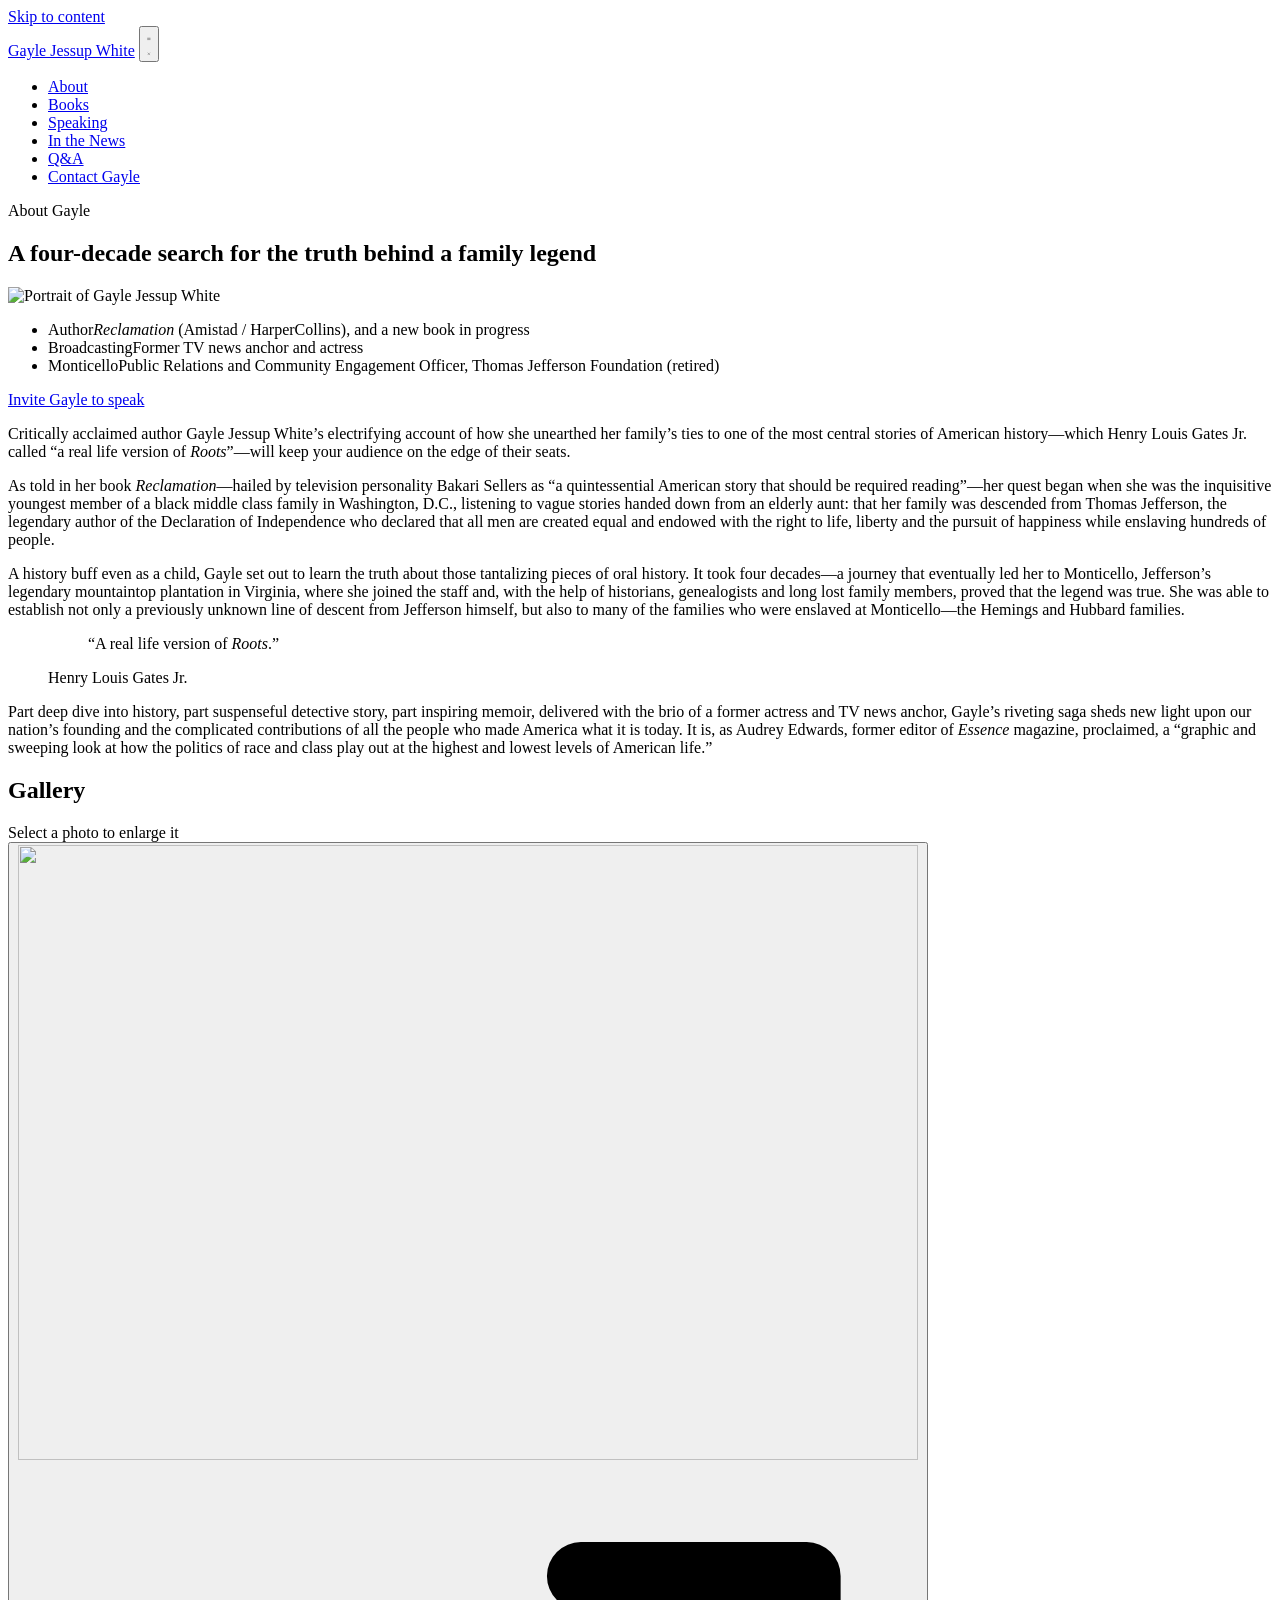
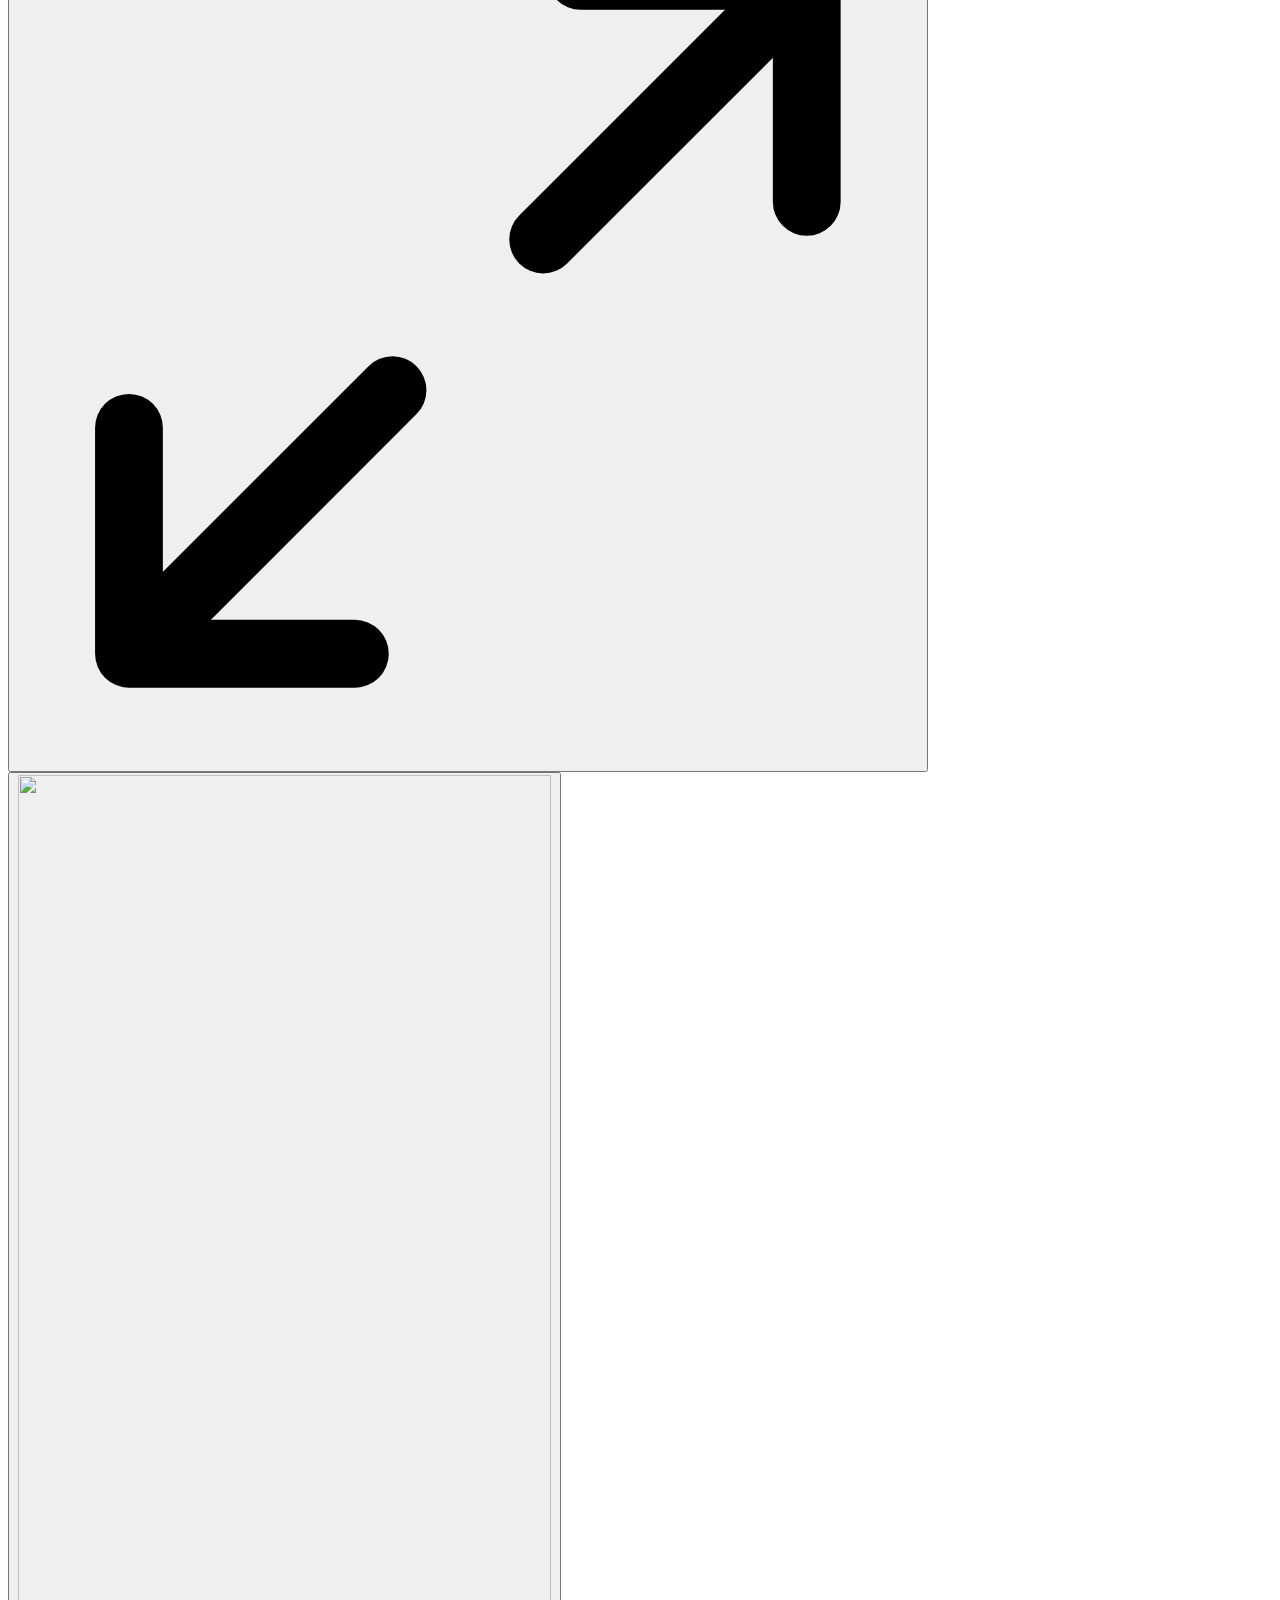
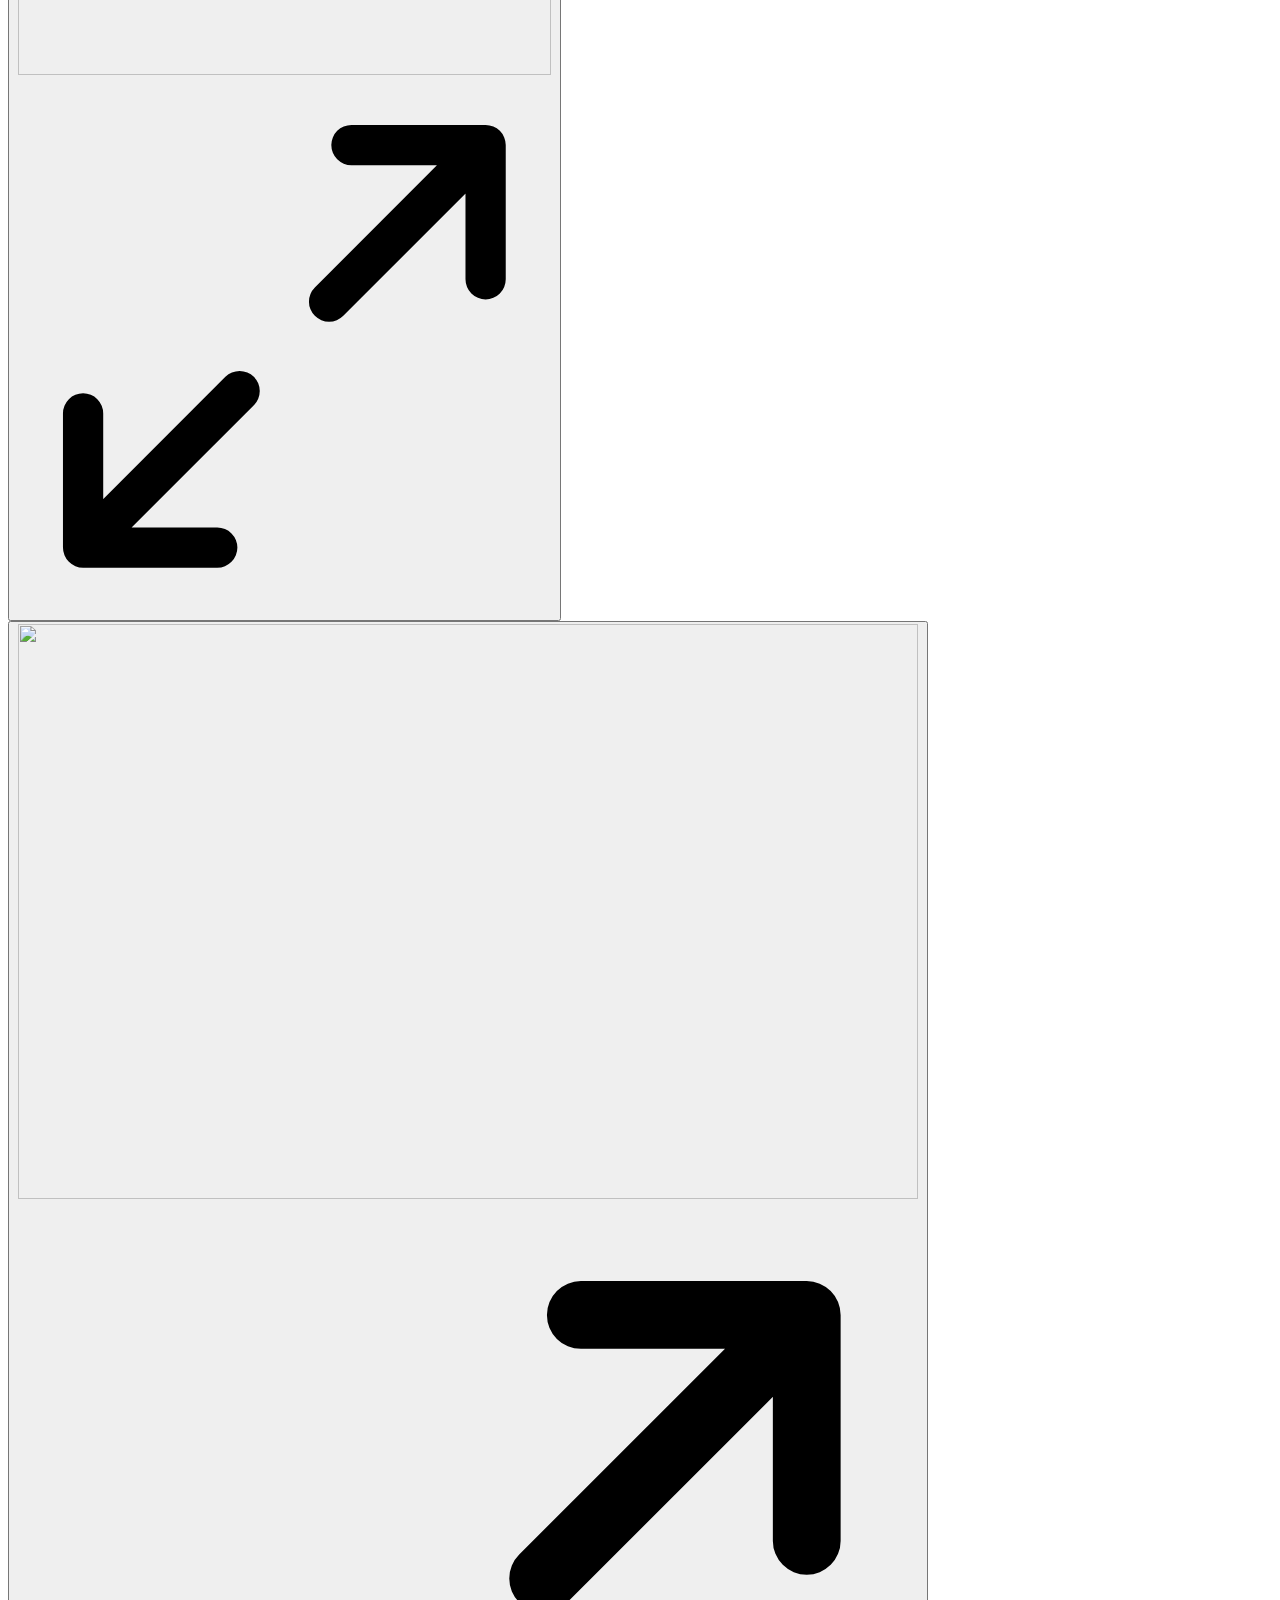
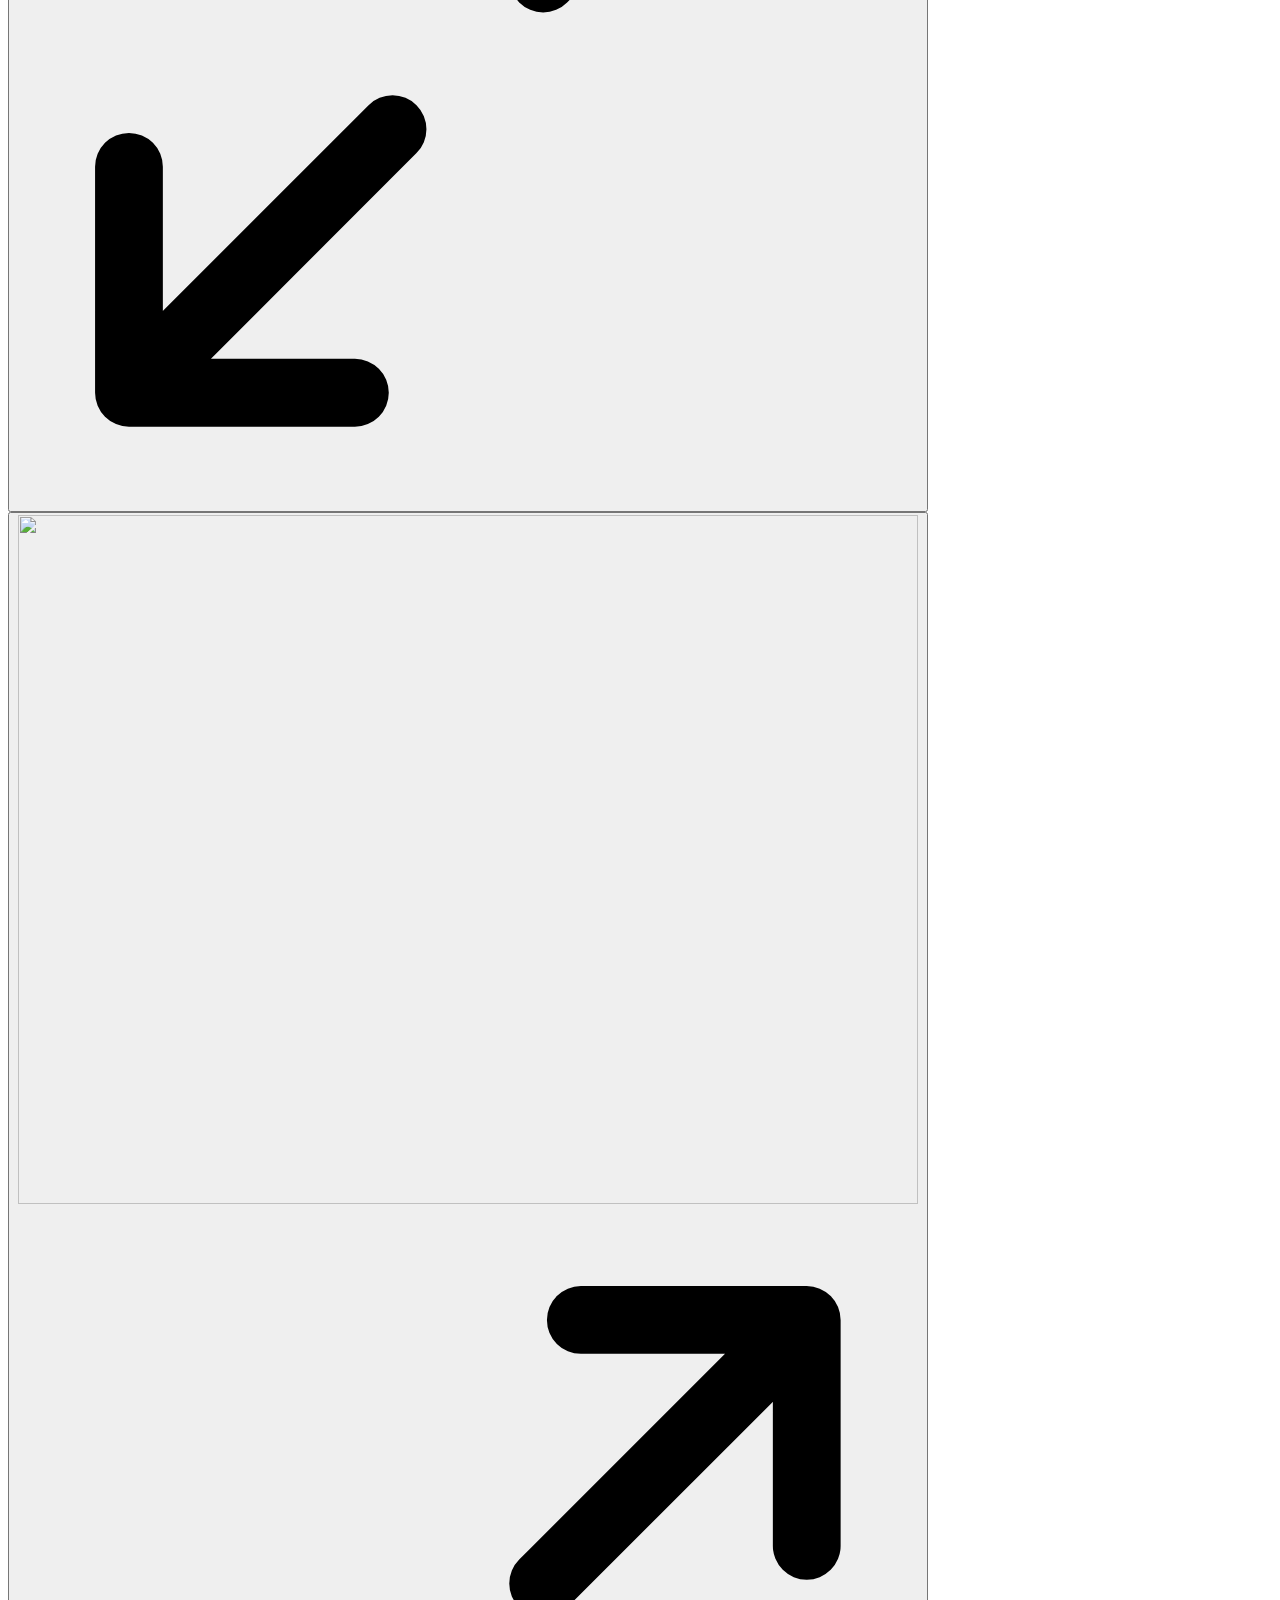
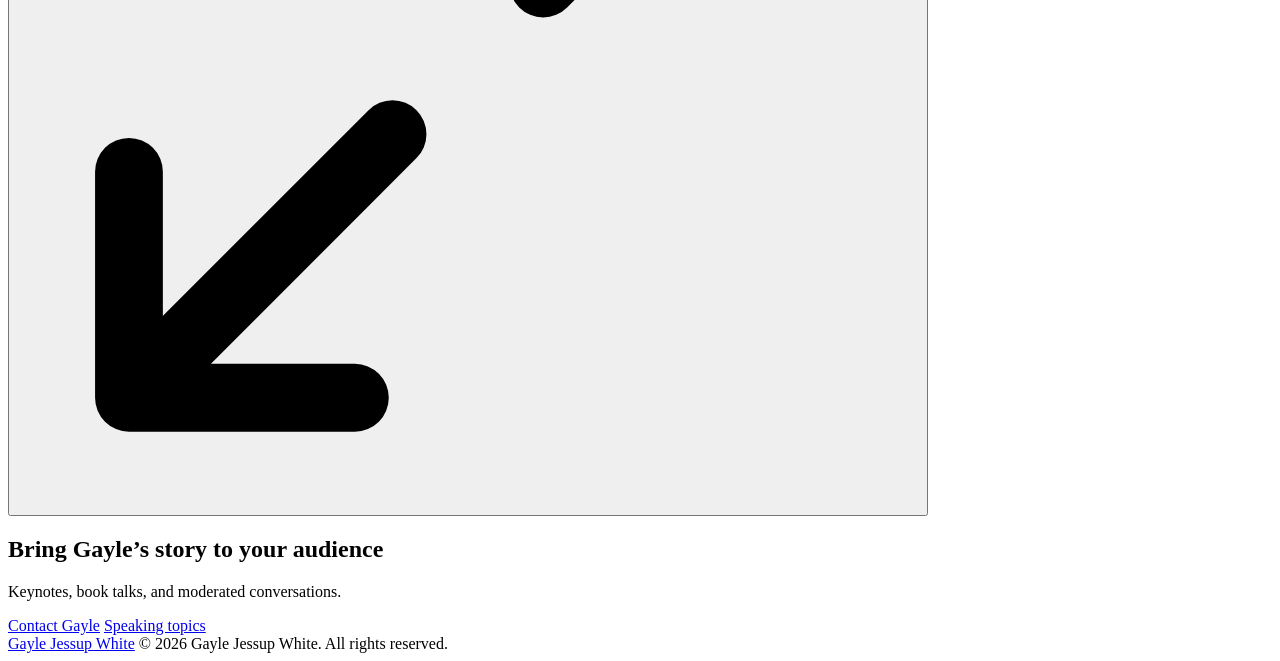
==== about.html @ fa802b72 "Add CNN New Day photo to gallery" ====
<!doctype html>
<html lang="en" data-theme="navy">
<head>
  <meta charset="utf-8">
  <meta name="viewport" content="width=device-width, initial-scale=1">
  <title>About Gayle Jessup White | Biography</title>
  <meta name="description" content="Biography of Gayle Jessup White, author of Reclamation, former TV news anchor, and retired Public Relations and Community Engagement Officer at Monticello.">
  <link rel="canonical" href="https://gjwhite.com/about.html">

  <meta property="og:type" content="profile">
  <meta property="og:site_name" content="Gayle Jessup White">
  <meta property="og:title" content="About Gayle Jessup White">
  <meta property="og:description" content="A four-decade search for the truth behind a family legend.">
  <meta property="og:url" content="https://gjwhite.com/about.html">
  <meta property="og:image" content="https://gjwhite.com/images/og-image.jpg">
  <meta name="twitter:card" content="summary_large_image">

  <link rel="icon" href="favicon.svg" type="image/svg+xml">
  <meta name="theme-color" content="#1B2A40">

  <link rel="preconnect" href="https://fonts.googleapis.com">
  <link rel="preconnect" href="https://fonts.gstatic.com" crossorigin>
  <link href="https://fonts.googleapis.com/css2?family=Cormorant+Garamond:ital,wght@0,500;0,600;1,500&family=Libre+Franklin:wght@500;600;700&family=Source+Serif+4:ital,opsz,wght@0,8..60,400;0,8..60,600;1,8..60,400&display=swap" rel="stylesheet">
  <link rel="stylesheet" href="css/styles.css">
</head>
<body>
<a class="skip-link" href="#main">Skip to content</a>

<header class="site-header">
  <div class="container">
    <a class="brand" href="index.html">Gayle Jessup White</a>
    <button class="nav-toggle" type="button" aria-expanded="false" aria-controls="site-nav" aria-label="Open menu">
      <svg class="icon-open" viewBox="0 0 24 24" fill="none" stroke="currentColor" stroke-width="1.8" stroke-linecap="round" aria-hidden="true"><path d="M4 7h16M4 12h16M4 17h16"/></svg>
      <svg class="icon-close" viewBox="0 0 24 24" fill="none" stroke="currentColor" stroke-width="1.8" stroke-linecap="round" aria-hidden="true"><path d="M6 6l12 12M18 6L6 18"/></svg>
    </button>
    <nav class="site-nav" id="site-nav" aria-label="Main">
      <ul>
        <li><a href="about.html" aria-current="page">About</a></li>
        <li><a href="index.html#books">Books</a></li>
        <li><a href="index.html#speaking">Speaking</a></li>
        <li><a href="index.html#news">In the News</a></li>
        <li><a href="index.html#questions">Q&amp;A</a></li>
        <li><a class="nav-cta" href="index.html#contact">Contact Gayle</a></li>
      </ul>
    </nav>
  </div>
</header>

<main id="main">

  <section class="page-title">
    <div class="container">
      <p class="eyebrow">About Gayle</p>
      <h1>A four-decade search for the truth behind a family legend</h1>
    </div>
  </section>

  <section class="section">
    <div class="container bio">
      <aside class="bio__aside">
        <img src="images/gayle-headshot.jpg" width="900" height="1350" alt="Portrait of Gayle Jessup White">
        <ul class="facts">
          <li><span class="eyebrow">Author</span><span><em>Reclamation</em> (Amistad / HarperCollins), and a new book in progress</span></li>
          <li><span class="eyebrow">Broadcasting</span><span>Former TV news anchor and actress</span></li>
          <li><span class="eyebrow">Monticello</span><span>Public Relations and Community Engagement Officer, Thomas Jefferson Foundation (retired)</span></li>
        </ul>
        <a class="btn btn--primary" href="index.html#contact">Invite Gayle to speak</a>
      </aside>

      <article class="bio__text">
        <p class="bio__lede">Critically acclaimed author Gayle Jessup White’s electrifying account of how she unearthed her family’s ties to one of the most central stories of American history—which Henry Louis Gates Jr. called “a real life version of <em>Roots</em>”—will keep your audience on the edge of their seats.</p>
        <p>As told in her book <em>Reclamation</em>—hailed by television personality Bakari Sellers as “a quintessential American story that should be required reading”—her quest began when she was the inquisitive youngest member of a black middle class family in Washington, D.C., listening to vague stories handed down from an elderly aunt: that her family was descended from Thomas Jefferson, the legendary author of the Declaration of Independence who declared that all men are created equal and endowed with the right to life, liberty and the pursuit of happiness while enslaving hundreds of people.</p>
        <p>A history buff even as a child, Gayle set out to learn the truth about those tantalizing pieces of oral history. It took four decades—a journey that eventually led her to Monticello, Jefferson’s legendary mountaintop plantation in Virginia, where she joined the staff and, with the help of historians, genealogists and long lost family members, proved that the legend was true. She was able to establish not only a previously unknown line of descent from Jefferson himself, but also to many of the families who were enslaved at Monticello—the Hemings and Hubbard families.</p>
        <figure class="pullquote">
          <blockquote>“A real life version of <em>Roots</em>.”</blockquote>
          <figcaption class="cite">Henry Louis Gates Jr.</figcaption>
        </figure>
        <p>Part deep dive into history, part suspenseful detective story, part inspiring memoir, delivered with the brio of a former actress and TV news anchor, Gayle’s riveting saga sheds new light upon our nation’s founding and the complicated contributions of all the people who made America what it is today. It is, as Audrey Edwards, former editor of <em>Essence</em> magazine, proclaimed, a “graphic and sweeping look at how the politics of race and class play out at the highest and lowest levels of American life.”</p>
      </article>
    </div>
  </section>

  <!-- GALLERY
       To add a photo: put a small version (about 900px) and a large version (about 1800px)
       in images/gallery/, copy one <button> block below, and update its details.
       --ar is the photo's width divided by its height. -->
  <section class="section section--band" id="gallery">
    <div class="container">
      <div class="section-head">
        <h2 class="section-title">Gallery</h2>
        <span class="rule" aria-hidden="true"></span>
        <span class="hint">Select a photo to enlarge it</span>
      </div>
      <div class="gallery" data-gallery>
        <button class="gallery__item" type="button" style="--ar: 1.4645"
                data-full="images/gallery/photo-1-large.jpg"
                data-title="In conversation on stage"
                data-caption="[Event name, venue, and date]"
                data-credit="Photo © Jane Feldman"
                data-alt="Three panelists in conversation on stage"
                aria-label="Enlarge photo: In conversation on stage">
          <img src="images/gallery/photo-1.jpg" width="900" height="615" alt="" loading="lazy">
          <span class="gallery__icon" aria-hidden="true"><svg viewBox="0 0 24 24" fill="none" stroke="currentColor" stroke-width="1.8" stroke-linecap="round" stroke-linejoin="round"><path d="M15 3h6v6M9 21H3v-6M21 3l-7 7M3 21l7-7"/></svg></span>
        </button>
        <button class="gallery__item" type="button" style="--ar: 0.5926"
                data-full="images/gallery/photo-2-large.jpg"
                data-title="At the Jefferson Memorial, Washington, D.C."
                data-caption="[Occasion and date]"
                data-credit="Photo © Jane Feldman"
                data-alt="Taking a photo beneath the statue of Thomas Jefferson at the Jefferson Memorial"
                aria-label="Enlarge photo: At the Jefferson Memorial, Washington, D.C.">
          <img src="images/gallery/photo-2.jpg" width="533" height="900" alt="" loading="lazy">
          <span class="gallery__icon" aria-hidden="true"><svg viewBox="0 0 24 24" fill="none" stroke="currentColor" stroke-width="1.8" stroke-linecap="round" stroke-linejoin="round"><path d="M15 3h6v6M9 21H3v-6M21 3l-7 7M3 21l7-7"/></svg></span>
        </button>
        <button class="gallery__item" type="button" style="--ar: 1.5666"
                data-full="images/gallery/photo-3-large.jpg"
                data-title="Monticello Family Gathering"
                data-caption="[Location and date]"
                data-credit="Photo © Jane Feldman"
                data-alt="A large group photo of the Monticello Family Gathering"
                aria-label="Enlarge photo: Monticello Family Gathering">
          <img src="images/gallery/photo-3.jpg" width="900" height="575" alt="" loading="lazy">
          <span class="gallery__icon" aria-hidden="true"><svg viewBox="0 0 24 24" fill="none" stroke="currentColor" stroke-width="1.8" stroke-linecap="round" stroke-linejoin="round"><path d="M15 3h6v6M9 21H3v-6M21 3l-7 7M3 21l7-7"/></svg></span>
        </button>
        <button class="gallery__item" type="button" style="--ar: 1.3070"
                data-full="images/gallery/photo-4-large.jpg"
                data-title="With Brianna Keilar on CNN’s New Day"
                data-caption="November 2021"
                data-credit=""
                data-alt="Gayle Jessup White and Brianna Keilar holding a copy of Reclamation on the set of CNN’s New Day"
                aria-label="Enlarge photo: With Brianna Keilar on CNN’s New Day">
          <img src="images/gallery/photo-4.jpg" width="900" height="689" alt="" loading="lazy">
          <span class="gallery__icon" aria-hidden="true"><svg viewBox="0 0 24 24" fill="none" stroke="currentColor" stroke-width="1.8" stroke-linecap="round" stroke-linejoin="round"><path d="M15 3h6v6M9 21H3v-6M21 3l-7 7M3 21l7-7"/></svg></span>
        </button>
      </div>
    </div>
  </section>

  <section class="section section--dark">
    <div class="container cta">
      <div class="cta__text">
        <h2>Bring Gayle’s story to your audience</h2>
        <p>Keynotes, book talks, and moderated conversations.</p>
      </div>
      <div class="cta__actions">
        <a class="btn btn--primary" href="index.html#contact">Contact Gayle</a>
        <a class="btn btn--outline-light" href="index.html#speaking">Speaking topics</a>
      </div>
    </div>
  </section>

</main>

<footer class="site-footer">
  <div class="container">
    <a class="brand" href="index.html">Gayle Jessup White</a>
    <span>© <span data-year>2026</span> Gayle Jessup White. All rights reserved.</span>
  </div>
</footer>

<!-- Photo viewer -->
<dialog class="lightbox" id="lightbox" aria-label="Photo viewer">
  <div class="lightbox__inner">
    <div class="lightbox__top">
      <span class="lightbox__count" aria-live="polite"></span>
      <button class="lb-btn lb-close" type="button" aria-label="Close photo viewer">
        <svg viewBox="0 0 24 24" fill="none" stroke="currentColor" stroke-width="1.8" stroke-linecap="round" aria-hidden="true"><path d="M6 6l12 12M18 6L6 18"/></svg>
      </button>
    </div>
    <div class="lightbox__stage">
      <button class="lb-btn lb-prev" type="button" aria-label="Previous photo">
        <svg viewBox="0 0 24 24" fill="none" stroke="currentColor" stroke-width="1.8" stroke-linecap="round" stroke-linejoin="round" aria-hidden="true"><path d="M15 5l-7 7 7 7"/></svg>
      </button>
      <figure class="lightbox__figure"><img alt=""></figure>
      <button class="lb-btn lb-next" type="button" aria-label="Next photo">
        <svg viewBox="0 0 24 24" fill="none" stroke="currentColor" stroke-width="1.8" stroke-linecap="round" stroke-linejoin="round" aria-hidden="true"><path d="M9 5l7 7-7 7"/></svg>
      </button>
    </div>
    <div class="lightbox__caption">
      <p class="lightbox__title"></p>
      <p class="lightbox__text"></p>
      <p class="lightbox__credit"></p>
    </div>
  </div>
</dialog>

<script src="js/main.js"></script>
</body>
</html>
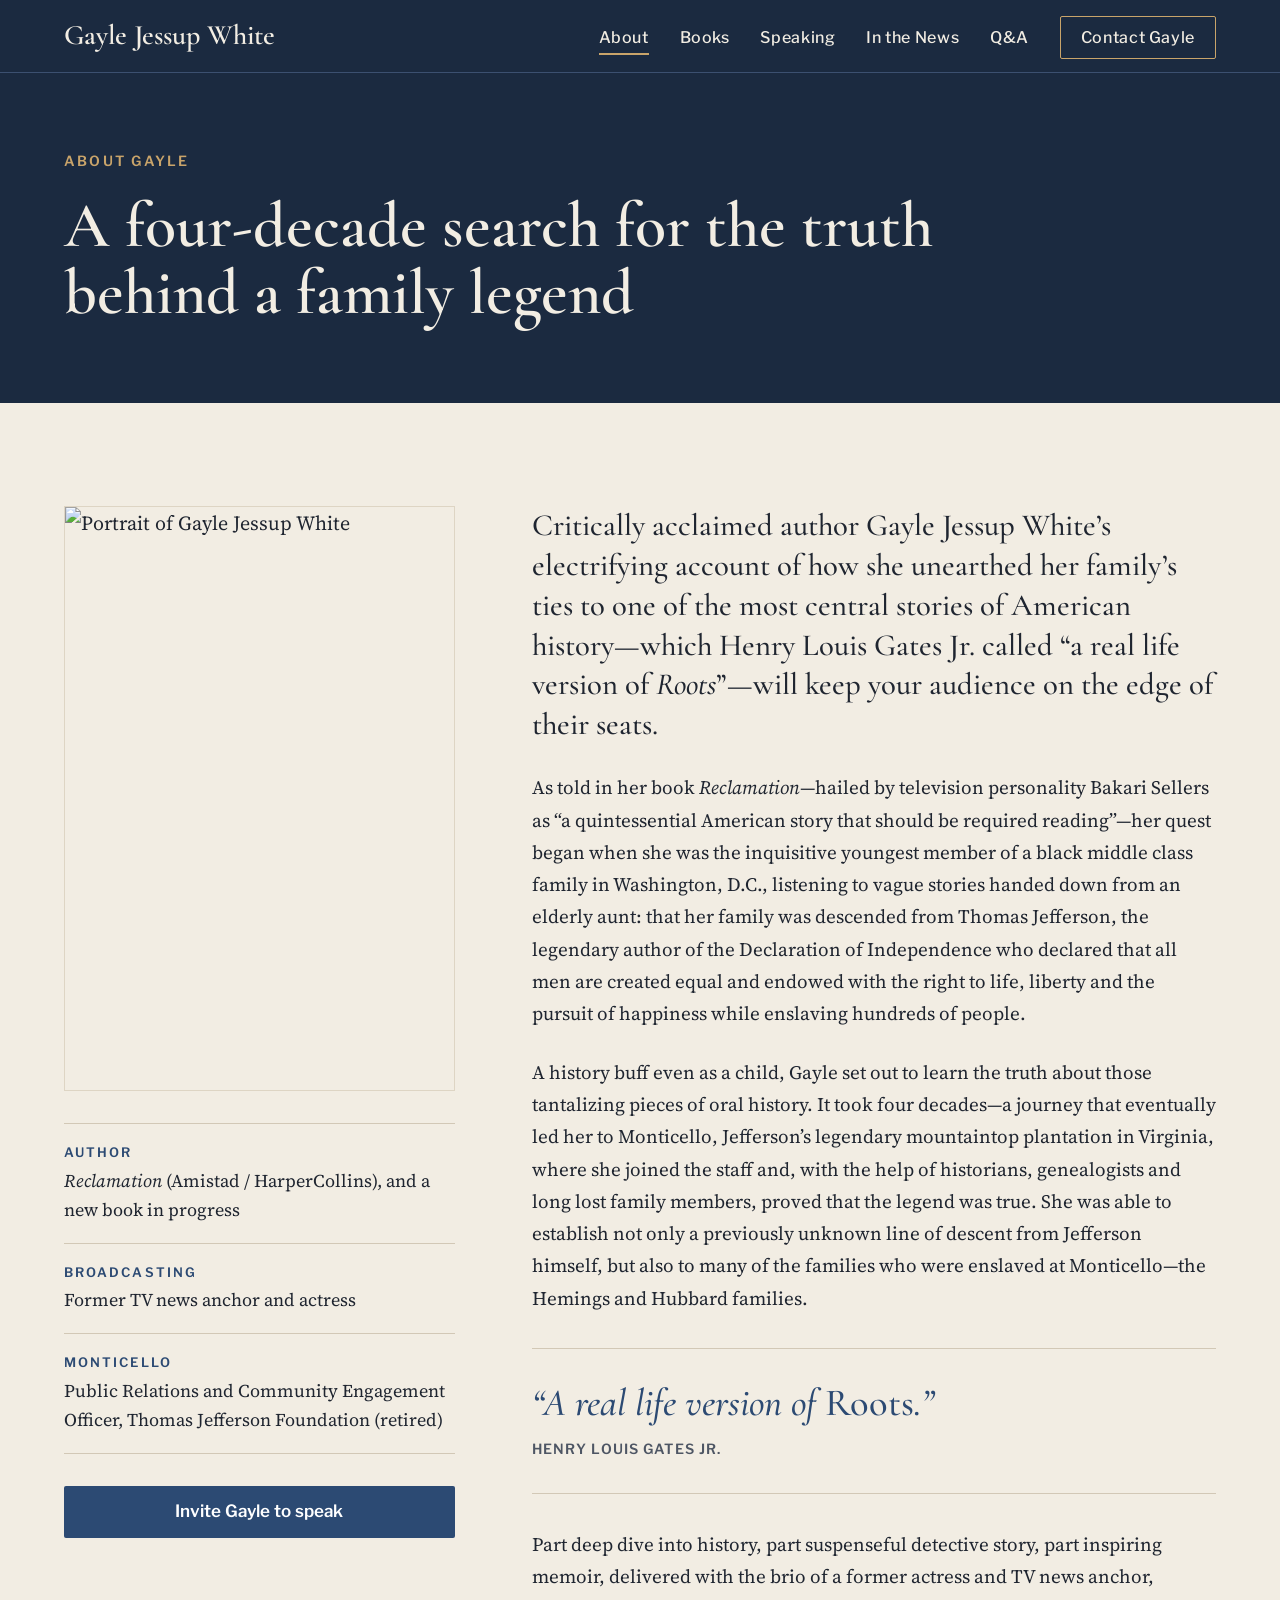
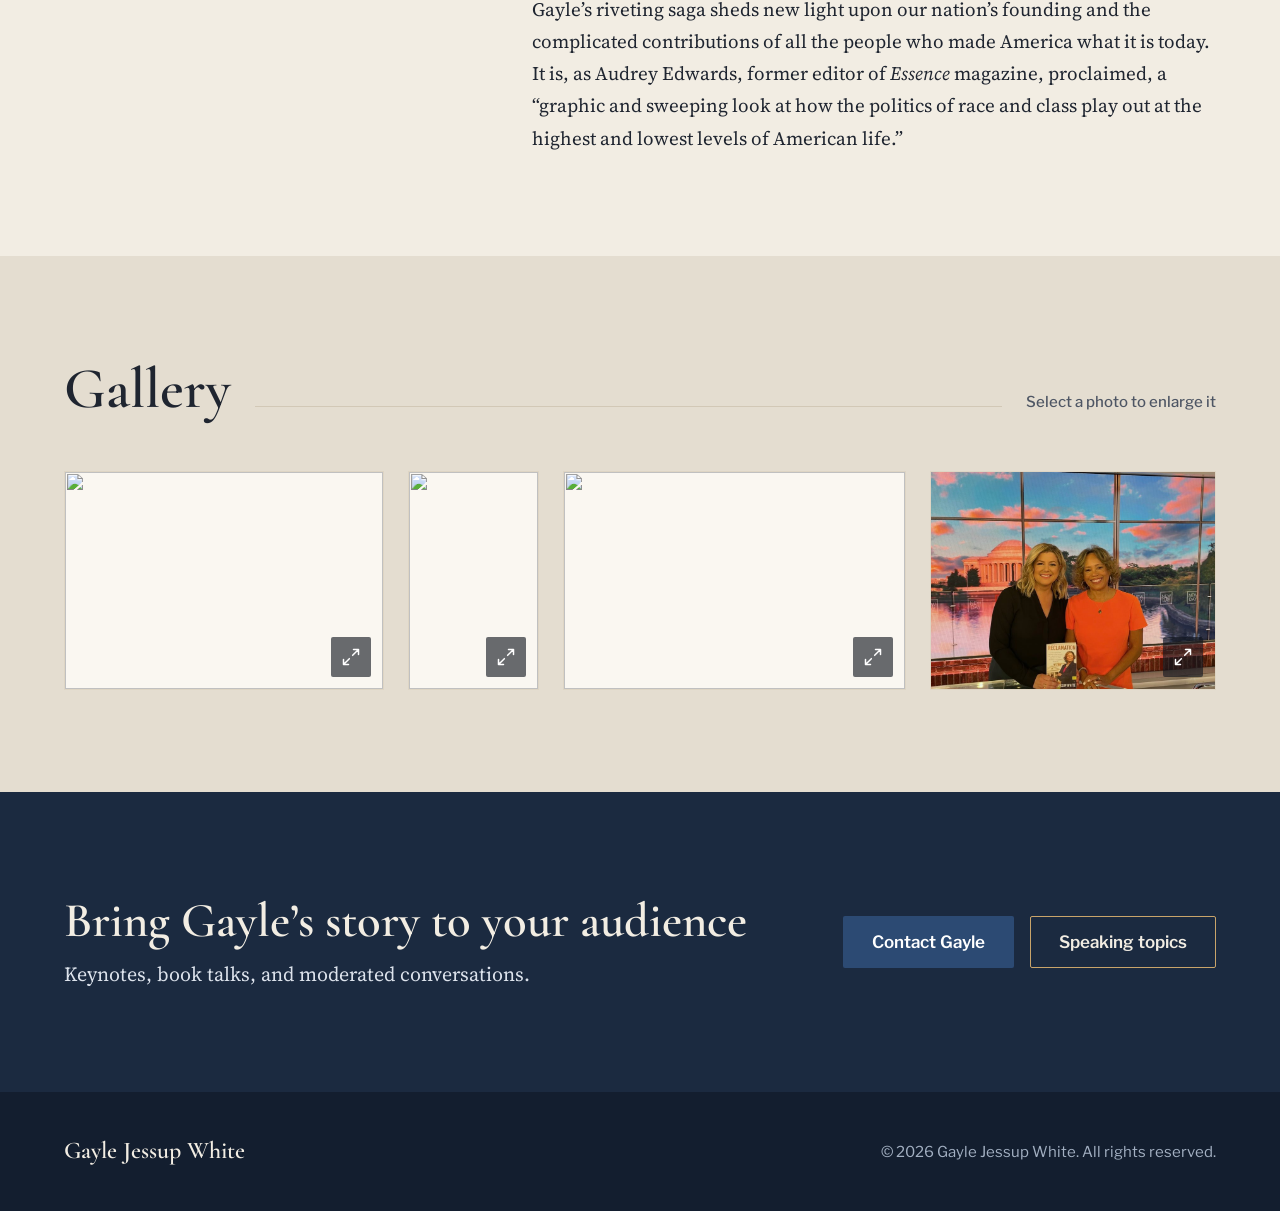
==== commit 811b7b4b: "Remove placeholder gallery captions" ====
--- a/about.html
+++ b/about.html
@@ -95,7 +95,7 @@
         <button class="gallery__item" type="button" style="--ar: 1.4645"
                 data-full="images/gallery/photo-1-large.jpg"
                 data-title="In conversation on stage"
-                data-caption="[Event name, venue, and date]"
+                data-caption=""
                 data-credit="Photo © Jane Feldman"
                 data-alt="Three panelists in conversation on stage"
                 aria-label="Enlarge photo: In conversation on stage">
@@ -105,7 +105,7 @@
         <button class="gallery__item" type="button" style="--ar: 0.5926"
                 data-full="images/gallery/photo-2-large.jpg"
                 data-title="At the Jefferson Memorial, Washington, D.C."
-                data-caption="[Occasion and date]"
+                data-caption=""
                 data-credit="Photo © Jane Feldman"
                 data-alt="Taking a photo beneath the statue of Thomas Jefferson at the Jefferson Memorial"
                 aria-label="Enlarge photo: At the Jefferson Memorial, Washington, D.C.">
@@ -115,7 +115,7 @@
         <button class="gallery__item" type="button" style="--ar: 1.5666"
                 data-full="images/gallery/photo-3-large.jpg"
                 data-title="Monticello Family Gathering"
-                data-caption="[Location and date]"
+                data-caption=""
                 data-credit="Photo © Jane Feldman"
                 data-alt="A large group photo of the Monticello Family Gathering"
                 aria-label="Enlarge photo: Monticello Family Gathering">
--- a/css/styles.css
+++ b/css/styles.css
@@ -0,0 +1,420 @@
+/* ==========================================================================
+   Gayle Jessup White — site styles
+   Colors live in the variables below. To switch to the Parchment & burgundy
+   palette, change <html data-theme="navy"> to <html data-theme="parchment">
+   in each HTML file.
+   ========================================================================== */
+
+:root,
+[data-theme="navy"] {
+  --ground: #F2EDE3;      /* page background */
+  --band: #E4DDD0;        /* alternate section background */
+  --card: #FAF7F1;        /* cards */
+  --ink: #1F2530;         /* main text */
+  --ink-soft: #4E5664;    /* secondary text */
+  --ink-mid: #363D48;
+  --dark: #1B2A40;        /* dark sections */
+  --darker: #131E2F;      /* footer */
+  --dark-2: #24364F;
+  --dark-line: #3C5070;
+  --dark-line-2: #52678A;
+  --gold: #C9A46A;        /* highlight on dark backgrounds */
+  --rule: #D2C8B6;        /* thin lines */
+  --card-line: #DED5C4;
+  --field: #8A8272;       /* form field borders */
+  --on-dark-soft: #DDE3EC;
+  --on-dark-mute: #BAC6D6;
+  --foot-text: #A3B0C2;
+  --accent: #2C4A73;      /* buttons, labels */
+  --accent-hover: #1F3758;
+}
+
+[data-theme="parchment"] {
+  --ground: #F1E9DA;
+  --band: #E7DCC7;
+  --card: #FAF5EC;
+  --ink: #2A221C;
+  --ink-soft: #5A4A3E;
+  --ink-mid: #3E332B;
+  --dark: #2B211C;
+  --darker: #1F1814;
+  --dark-2: #3A2D25;
+  --dark-line: #5C4A3D;
+  --dark-line-2: #6E5A48;
+  --gold: #C9A46A;
+  --rule: #CDBFA6;
+  --card-line: #DCCFB8;
+  --field: #8C7A68;
+  --on-dark-soft: #E4D8C3;
+  --on-dark-mute: #D8C9B0;
+  --foot-text: #BFAF97;
+  --accent: #7A2E2A;
+  --accent-hover: #561E1B;
+}
+
+:root {
+  --serif-display: 'Cormorant Garamond', Georgia, 'Times New Roman', serif;
+  --serif-body: 'Source Serif 4', Georgia, 'Times New Roman', serif;
+  --sans: 'Libre Franklin', 'Helvetica Neue', Arial, sans-serif;
+  --gutter: clamp(20px, 5vw, 72px);
+  --section-y: clamp(64px, 8vw, 112px);
+  --header-h: 72px;
+}
+
+/* ---------- Base ---------- */
+*, *::before, *::after { box-sizing: border-box; }
+html { scroll-behavior: smooth; scroll-padding-top: calc(var(--header-h) + 16px); -webkit-text-size-adjust: 100%; }
+@media (prefers-reduced-motion: reduce) { html { scroll-behavior: auto; } }
+body {
+  margin: 0;
+  background: var(--ground);
+  color: var(--ink);
+  font-family: var(--serif-body);
+  font-size: clamp(18px, 1.1vw + 12px, 20px);
+  line-height: 1.6;
+}
+img { display: block; max-width: 100%; height: auto; }
+a { color: var(--accent); }
+a:hover { color: var(--accent-hover); }
+h1, h2, h3 { font-family: var(--serif-display); font-weight: 600; line-height: 1.05; margin: 0; }
+p { margin: 0; }
+:focus-visible { outline: 3px solid var(--gold); outline-offset: 3px; }
+
+.skip-link {
+  position: absolute; left: 16px; top: -60px; z-index: 100;
+  padding: 12px 18px; background: var(--ground); color: var(--ink);
+  font-family: var(--sans); font-weight: 600;
+}
+.skip-link:focus { top: 12px; }
+.visually-hidden {
+  position: absolute !important; width: 1px; height: 1px; padding: 0; margin: -1px;
+  overflow: hidden; clip: rect(0 0 0 0); white-space: nowrap; border: 0;
+}
+
+.container { width: 100%; max-width: 1440px; margin: 0 auto; padding-left: var(--gutter); padding-right: var(--gutter); }
+.section { padding-top: var(--section-y); padding-bottom: var(--section-y); }
+.section--band { background: var(--band); }
+.section--dark { background: var(--dark); color: var(--ground); }
+
+.eyebrow {
+  font-family: var(--sans); font-size: 14px; font-weight: 600;
+  letter-spacing: 0.16em; text-transform: uppercase; color: var(--accent);
+}
+.section--dark .eyebrow, .hero .eyebrow, .page-title .eyebrow { color: var(--gold); }
+
+.section-title { font-size: clamp(42px, 4.5vw, 60px); }
+.section-head { display: flex; align-items: baseline; gap: 24px; flex-wrap: wrap; margin-bottom: clamp(32px, 4vw, 52px); }
+.section-head .rule { flex: 1 1 80px; height: 1px; background: var(--rule); }
+.section-head .more { font-family: var(--sans); font-size: 16px; font-weight: 600; }
+
+/* ---------- Buttons ---------- */
+.btn {
+  display: inline-flex; align-items: center; justify-content: center; gap: 8px;
+  min-height: 52px; padding: 14px 28px;
+  font-family: var(--sans); font-size: 17px; font-weight: 600; line-height: 1.2;
+  text-decoration: none; text-align: center; border-radius: 2px; border: 1.5px solid transparent;
+  cursor: pointer; transition: background-color .15s, color .15s, border-color .15s;
+}
+.btn--primary { background: var(--accent); color: #fff; }
+.btn--primary:hover { background: var(--accent-hover); color: #fff; }
+.btn--outline-light { border-color: var(--gold); color: var(--ground); background: transparent; }
+.btn--outline-light:hover { background: rgba(255,255,255,0.08); color: #fff; }
+.btn--outline { border-color: var(--ink); color: var(--ink); background: transparent; }
+.btn--outline:hover { background: var(--ink); color: var(--ground); }
+.btn em { font-family: var(--serif-body); font-weight: 400; }
+
+/* ---------- Header ---------- */
+.site-header {
+  position: sticky; top: 0; z-index: 50;
+  background: var(--dark); color: var(--ground);
+  border-bottom: 1px solid var(--dark-line);
+}
+.site-header .container { display: flex; align-items: center; justify-content: space-between; min-height: var(--header-h); gap: 24px; }
+.brand { font-family: var(--serif-display); font-size: clamp(24px, 2.2vw, 32px); font-weight: 600; color: var(--ground); text-decoration: none; white-space: nowrap; }
+.brand:hover { color: #fff; }
+
+.nav-toggle {
+  display: none; width: 48px; height: 48px; align-items: center; justify-content: center;
+  background: transparent; border: 0; color: var(--ground); cursor: pointer; margin-right: -8px;
+}
+.nav-toggle svg { width: 26px; height: 26px; }
+.nav-toggle .icon-close { display: none; }
+.nav-toggle[aria-expanded="true"] .icon-open { display: none; }
+.nav-toggle[aria-expanded="true"] .icon-close { display: block; }
+
+.site-nav ul { list-style: none; margin: 0; padding: 0; display: flex; align-items: center; gap: clamp(20px, 2.4vw, 36px); }
+.site-nav a {
+  font-family: var(--sans); font-size: 16px; font-weight: 500; letter-spacing: 0.04em;
+  color: var(--ground); text-decoration: none; padding: 6px 0; border-bottom: 2px solid transparent;
+}
+.site-nav a:hover { color: #fff; border-bottom-color: var(--dark-line-2); }
+.site-nav a[aria-current="page"] { border-bottom-color: var(--gold); }
+.site-nav .nav-cta { padding: 11px 20px; border: 1.5px solid var(--gold); border-radius: 2px; }
+.site-nav .nav-cta:hover { background: rgba(255,255,255,0.08); border-bottom-color: var(--gold); }
+
+@media (max-width: 960px) {
+  .nav-toggle { display: inline-flex; }
+  .site-nav {
+    position: absolute; left: 0; right: 0; top: 100%;
+    background: var(--dark); border-bottom: 1px solid var(--dark-line);
+    box-shadow: 0 16px 32px rgba(0,0,0,0.3);
+    display: none;
+  }
+  .site-nav.is-open { display: block; }
+  .site-nav ul { flex-direction: column; align-items: stretch; gap: 0; padding: 8px var(--gutter) 28px; }
+  .site-nav li a { display: block; padding: 16px 0; font-size: 19px; border-bottom: 1px solid var(--dark-line); }
+  .site-nav li a[aria-current="page"] { color: var(--gold); border-bottom-color: var(--dark-line); }
+  .site-nav .nav-cta { margin-top: 20px; text-align: center; background: var(--accent); border-color: var(--accent); font-weight: 600; }
+}
+
+/* ---------- Hero ---------- */
+.hero { background: var(--dark); color: var(--ground); padding-top: clamp(40px, 6vw, 88px); padding-bottom: clamp(52px, 7vw, 104px); }
+.hero .container { display: grid; grid-template-columns: minmax(0, 7fr) minmax(0, 5fr); gap: 32px; align-items: center; }
+.hero__text { display: flex; flex-direction: column; gap: clamp(20px, 2.4vw, 32px); }
+.hero h1 { font-size: clamp(42px, 5.2vw, 76px); line-height: 1.05; }
+.hero__lede { max-width: 620px; font-size: clamp(19px, 1.4vw, 23px); color: var(--on-dark-soft); }
+.hero__actions { display: flex; flex-wrap: wrap; gap: 16px; padding-top: 8px; }
+.hero__photo { justify-self: end; width: 100%; max-width: 460px; }
+.hero__photo img {
+  width: 100%; aspect-ratio: 460 / 622; object-fit: cover;
+  border: 1px solid var(--dark-line-2); outline: 12px solid var(--dark-2); outline-offset: 0;
+}
+@media (max-width: 860px) {
+  .hero .container { grid-template-columns: 1fr; }
+  .hero__photo { order: -1; justify-self: stretch; max-width: none; }
+  .hero__photo img { aspect-ratio: 4 / 4.2; object-position: center 20%; outline: 0; }
+  .hero__actions .btn { flex: 1 1 100%; }
+}
+
+/* ---------- Praise ---------- */
+.praise { display: grid; grid-template-columns: repeat(3, minmax(0, 1fr)); gap: clamp(32px, 4vw, 56px); }
+.praise figure { margin: 0; display: flex; flex-direction: column; gap: 16px; }
+.praise blockquote { margin: 0; font-family: var(--serif-display); font-size: clamp(27px, 2.4vw, 34px); line-height: 1.2; font-style: italic; font-weight: 500; }
+.praise blockquote em { font-style: normal; }
+.cite { font-family: var(--sans); font-size: 14px; font-weight: 600; letter-spacing: 0.08em; text-transform: uppercase; color: var(--ink-soft); }
+.cite em { text-transform: none; font-family: var(--serif-body); font-weight: 400; letter-spacing: 0; }
+@media (max-width: 860px) {
+  .praise { grid-template-columns: 1fr; gap: 0; }
+  .praise figure { padding: 28px 0; border-top: 1px solid var(--rule); }
+  .praise figure:first-child { border-top: 0; padding-top: 0; }
+}
+
+/* ---------- Books ---------- */
+.book { display: grid; grid-template-columns: minmax(0, 4fr) minmax(0, 7fr); gap: clamp(32px, 6vw, 112px); align-items: start; }
+.book__cover img { width: 100%; box-shadow: 0 24px 48px rgba(20,25,35,0.28); }
+.book__info { display: flex; flex-direction: column; gap: 22px; }
+.book__info h3 { font-size: clamp(38px, 3.6vw, 52px); }
+.book__subtitle { font-family: var(--serif-display); font-size: clamp(23px, 2vw, 28px); line-height: 1.3; font-style: italic; color: var(--ink-soft); }
+.book__tagline { font-family: var(--sans); font-size: 15px; font-weight: 700; letter-spacing: 0.14em; line-height: 1.7; text-transform: uppercase; color: var(--accent); padding-top: 8px; border-top: 1px solid var(--rule); }
+.buy-links { display: flex; flex-wrap: wrap; gap: 12px; padding-top: 8px; }
+.buy-links .btn { min-height: 48px; padding: 12px 22px; font-size: 16px; }
+.next-book {
+  margin-top: clamp(40px, 5vw, 56px); padding: clamp(28px, 4vw, 48px) clamp(22px, 4vw, 56px);
+  background: var(--band); border-top: 3px solid var(--accent);
+  display: grid; grid-template-columns: minmax(0, 4fr) minmax(0, 7fr); gap: clamp(16px, 6vw, 112px);
+}
+.next-book h3 { font-size: clamp(30px, 3vw, 40px); line-height: 1.1; margin-top: 8px; }
+.next-book__body { display: flex; flex-direction: column; gap: 14px; }
+.text-link { font-family: var(--sans); font-size: 16px; font-weight: 600; color: var(--accent); }
+@media (max-width: 860px) {
+  .book, .next-book { grid-template-columns: 1fr; }
+  .book__cover { max-width: 260px; margin: 0 auto; }
+  .buy-links { display: grid; grid-template-columns: 1fr; }
+}
+
+/* ---------- News ---------- */
+.news-grid { display: grid; grid-template-columns: repeat(3, minmax(0, 1fr)); gap: 24px; }
+.news-card {
+  display: flex; flex-direction: column; gap: 12px;
+  padding: clamp(22px, 2.4vw, 32px); min-height: 200px;
+  background: var(--card); border: 1px solid var(--card-line);
+  color: var(--ink); text-decoration: none; transition: border-color .15s, transform .15s;
+}
+.news-card:hover { color: var(--ink); border-color: var(--accent); transform: translateY(-2px); }
+.news-card--featured { grid-column: 1 / -1; }
+.news-card__meta { display: flex; justify-content: space-between; gap: 16px; font-family: var(--sans); font-size: 13px; font-weight: 600; letter-spacing: 0.1em; text-transform: uppercase; }
+.news-card__kind { color: var(--accent); }
+.news-card__date { color: var(--ink-soft); }
+.news-card__outlet { font-family: var(--sans); font-size: 16px; font-weight: 700; }
+.news-card__title { font-family: var(--serif-display); font-size: clamp(24px, 2vw, 28px); line-height: 1.2; font-weight: 600; }
+.news-card--featured .news-card__title { font-size: clamp(28px, 2.8vw, 38px); }
+.news-card__summary { max-width: 820px; font-size: 18px; color: var(--ink-mid); }
+@media (max-width: 1100px) { .news-grid { grid-template-columns: repeat(2, minmax(0, 1fr)); } }
+@media (max-width: 680px)  { .news-grid { grid-template-columns: 1fr; } }
+
+/* ---------- About (homepage) ---------- */
+.about { display: grid; grid-template-columns: minmax(0, 5fr) minmax(0, 6fr); gap: clamp(32px, 7vw, 120px); }
+.about__intro { display: flex; flex-direction: column; gap: 24px; }
+.about__intro p { color: var(--on-dark-soft); }
+.about__intro .text-link { color: var(--gold); }
+.timeline { list-style: none; margin: 0; padding: 0; }
+.timeline li { display: grid; grid-template-columns: 180px 1fr; gap: 8px 32px; padding: 28px 0; border-top: 1px solid var(--dark-line); }
+.timeline li:last-child { border-bottom: 1px solid var(--dark-line); }
+.timeline__label { font-family: var(--sans); font-size: 14px; font-weight: 600; letter-spacing: 0.12em; text-transform: uppercase; color: var(--gold); padding-top: 6px; }
+.timeline__title { font-family: var(--serif-display); font-size: clamp(25px, 2.2vw, 30px); font-weight: 600; line-height: 1.2; }
+.timeline__text { color: var(--on-dark-soft); }
+@media (max-width: 860px) {
+  .about { grid-template-columns: 1fr; }
+  .timeline li { grid-template-columns: 1fr; padding: 22px 0; }
+}
+
+/* ---------- Speaking ---------- */
+.speaking-head { display: flex; justify-content: space-between; align-items: flex-end; gap: 32px; flex-wrap: wrap; margin-bottom: clamp(32px, 4vw, 52px); }
+.speaking-head__text { max-width: 720px; display: flex; flex-direction: column; gap: 16px; }
+.speaking-head__text p { font-size: clamp(19px, 1.4vw, 22px); color: var(--ink-soft); }
+.topics { list-style: none; margin: 0; padding: 0; display: grid; grid-template-columns: repeat(4, minmax(0, 1fr)); gap: 24px; counter-reset: topic; }
+.topics li {
+  counter-increment: topic; display: flex; flex-direction: column; gap: 14px;
+  padding: 32px 28px; background: var(--card); border: 1px solid var(--card-line);
+  font-family: var(--serif-display); font-size: clamp(25px, 2.1vw, 30px); font-weight: 600; line-height: 1.15;
+}
+.topics li::before { content: counter(topic, decimal-leading-zero); font-size: clamp(32px, 3vw, 44px); color: var(--accent); line-height: 1; }
+@media (max-width: 1100px) { .topics { grid-template-columns: repeat(2, minmax(0, 1fr)); } }
+@media (max-width: 600px) {
+  .topics { grid-template-columns: 1fr; gap: 14px; }
+  .topics li { flex-direction: row; align-items: baseline; gap: 16px; padding: 22px; }
+  .speaking-head .btn { width: 100%; }
+}
+
+/* ---------- Q&A ---------- */
+.faq-layout { display: grid; grid-template-columns: minmax(0, 4fr) minmax(0, 7fr); gap: clamp(28px, 6vw, 112px); }
+.faq-layout__intro { display: flex; flex-direction: column; gap: 18px; }
+.faq-layout__intro p { color: var(--ink-soft); }
+.faq { border-top: 1px solid var(--rule); }
+.faq details { border-bottom: 1px solid var(--rule); }
+.faq summary {
+  list-style: none; cursor: pointer; display: flex; justify-content: space-between; align-items: center; gap: 24px;
+  padding: 24px 0; font-family: var(--serif-display); font-size: clamp(24px, 2.2vw, 30px); font-weight: 600; line-height: 1.2;
+}
+.faq summary::-webkit-details-marker { display: none; }
+.faq summary::after { content: "+"; flex-shrink: 0; font-family: var(--sans); font-size: 28px; font-weight: 500; color: var(--accent); }
+.faq details[open] summary::after { content: "\2212"; }
+.faq details p { padding: 0 clamp(0px, 4vw, 64px) 28px 0; color: var(--ink-mid); }
+@media (max-width: 860px) { .faq-layout { grid-template-columns: 1fr; } }
+
+/* ---------- Contact ---------- */
+.contact { display: grid; grid-template-columns: minmax(0, 5fr) minmax(0, 6fr); gap: clamp(32px, 6vw, 96px); }
+.contact__info { display: flex; flex-direction: column; gap: 32px; }
+.contact__info > p { color: var(--on-dark-soft); }
+.contact-list { list-style: none; margin: 0; padding: 0; }
+.contact-list li { display: flex; flex-direction: column; gap: 4px; padding: 22px 0; border-top: 1px solid var(--dark-line); }
+.contact-list li:last-child { border-bottom: 1px solid var(--dark-line); }
+.contact-list .label { font-family: var(--sans); font-size: 14px; font-weight: 600; letter-spacing: 0.12em; text-transform: uppercase; color: var(--gold); }
+.contact-list a { color: var(--ground); font-size: clamp(19px, 1.6vw, 22px); overflow-wrap: anywhere; }
+.social { display: flex; flex-wrap: wrap; gap: 8px 28px; font-family: var(--sans); font-size: 16px; font-weight: 600; }
+.social a { color: var(--gold); padding: 8px 0; }
+
+.contact-form {
+  display: grid; grid-template-columns: repeat(2, minmax(0, 1fr)); gap: 22px;
+  padding: clamp(22px, 3.5vw, 48px); background: var(--ground); color: var(--ink);
+  font-family: var(--sans); font-size: 16px; align-content: start;
+}
+.field { display: flex; flex-direction: column; gap: 8px; font-weight: 600; }
+.field--full { grid-column: 1 / -1; }
+.field .optional { font-weight: 500; color: var(--ink-soft); }
+.field input, .field select, .field textarea {
+  width: 100%; min-height: 52px; padding: 12px 14px;
+  font-family: var(--serif-body); font-size: 18px; color: var(--ink);
+  background: #fff; border: 1px solid var(--field); border-radius: 2px;
+}
+.field textarea { min-height: 160px; resize: vertical; }
+.field input:focus, .field select:focus, .field textarea:focus { outline: 2px solid var(--accent); outline-offset: 1px; border-color: var(--accent); }
+.hp-field { position: absolute; left: -10000px; width: 1px; height: 1px; overflow: hidden; }
+.form-footer { grid-column: 1 / -1; display: flex; align-items: center; justify-content: space-between; gap: 20px; flex-wrap: wrap; }
+.form-footer .note { font-weight: 500; color: var(--ink-soft); }
+.form-status { grid-column: 1 / -1; margin: 0; font-weight: 600; }
+.form-status:empty { display: none; }
+.form-status.is-error { color: #9B2C22; }
+.form-success { grid-column: 1 / -1; display: flex; flex-direction: column; gap: 12px; padding: 12px 0; }
+.form-success h3 { font-size: 34px; }
+.turnstile-wrap { grid-column: 1 / -1; }
+@media (max-width: 860px) {
+  .contact { grid-template-columns: 1fr; }
+  .contact-form { grid-template-columns: 1fr; }
+  .form-footer .btn { width: 100%; }
+  .form-footer .note { order: 2; text-align: center; width: 100%; }
+}
+
+/* ---------- Footer ---------- */
+.site-footer { background: var(--darker); color: var(--foot-text); font-family: var(--sans); font-size: 15px; padding: 40px 0; }
+.site-footer .container { display: flex; justify-content: space-between; align-items: center; gap: 12px 32px; flex-wrap: wrap; }
+.site-footer .brand { font-size: 24px; }
+
+/* ---------- About page ---------- */
+.page-title { background: var(--dark); color: var(--ground); padding-top: clamp(48px, 6vw, 80px); padding-bottom: clamp(52px, 6vw, 88px); }
+.page-title .container { display: flex; flex-direction: column; gap: 20px; }
+.page-title h1 { max-width: 1000px; font-size: clamp(40px, 5vw, 72px); }
+
+.bio { display: grid; grid-template-columns: minmax(0, 4fr) minmax(0, 7fr); gap: clamp(32px, 6vw, 112px); }
+.bio__aside { display: flex; flex-direction: column; gap: 32px; }
+.bio__aside img { width: 100%; border: 1px solid var(--card-line); }
+.facts { list-style: none; margin: 0; padding: 0; }
+.facts li { display: flex; flex-direction: column; gap: 4px; padding: 18px 0; border-top: 1px solid var(--rule); font-size: 18px; }
+.facts li:last-child { border-bottom: 1px solid var(--rule); }
+.facts .eyebrow { font-size: 13px; }
+.bio__text { display: flex; flex-direction: column; gap: 26px; font-size: clamp(19px, 1.3vw, 21px); line-height: 1.7; }
+.bio__lede { font-family: var(--serif-display); font-size: clamp(27px, 2.4vw, 34px); line-height: 1.3; font-weight: 500; }
+.pullquote { margin: 8px 0; padding: 32px 0; border-top: 1px solid var(--rule); border-bottom: 1px solid var(--rule); display: flex; flex-direction: column; gap: 12px; }
+.pullquote blockquote { margin: 0; font-family: var(--serif-display); font-size: clamp(32px, 3vw, 40px); line-height: 1.15; font-style: italic; font-weight: 500; color: var(--accent); }
+.pullquote blockquote em { font-style: normal; }
+@media (max-width: 860px) {
+  .bio { grid-template-columns: 1fr; }
+  .bio__aside img { max-width: 420px; }
+  .bio__aside .btn { width: 100%; }
+}
+
+/* ---------- Gallery ---------- */
+.gallery { display: flex; gap: 24px; }
+.gallery__item {
+  position: relative; flex: var(--ar) 1 0; min-width: 0; padding: 0;
+  background: var(--card); border: 1px solid var(--card-line); cursor: zoom-in; overflow: hidden;
+}
+.gallery__item img { width: 100%; height: 100%; object-fit: cover; transition: transform .3s; }
+.gallery__item:hover img { transform: scale(1.02); }
+.gallery__icon {
+  position: absolute; right: 12px; bottom: 12px; width: 40px; height: 40px;
+  display: flex; align-items: center; justify-content: center;
+  background: rgba(15,20,30,0.62); color: #fff; border-radius: 2px;
+}
+.gallery__icon svg { width: 20px; height: 20px; }
+.section-head .hint { font-family: var(--sans); font-size: 15px; font-weight: 500; color: var(--ink-soft); }
+@media (max-width: 760px) {
+  .gallery { flex-direction: column; }
+  .gallery__item { flex: none; }
+}
+
+/* Lightbox (uses the native <dialog> element) */
+.lightbox {
+  width: 100vw; height: 100vh; max-width: 100vw; max-height: 100vh; margin: 0; padding: 0; border: 0;
+  background: rgba(12,16,24,0.96); color: #F2EDE3;
+}
+.lightbox::backdrop { background: rgba(12,16,24,0.96); }
+.lightbox__inner { height: 100%; display: grid; grid-template-rows: auto minmax(0, 1fr) auto; padding: 16px clamp(12px, 3vw, 40px) 24px; }
+.lightbox__top { display: flex; justify-content: space-between; align-items: center; font-family: var(--sans); font-size: 15px; font-weight: 600; letter-spacing: 0.1em; color: #C9CFD8; }
+.lightbox__stage { display: flex; align-items: center; justify-content: space-between; gap: clamp(8px, 2vw, 24px); min-height: 0; }
+.lightbox__figure { margin: 0; flex: 1; min-width: 0; height: 100%; display: flex; align-items: center; justify-content: center; }
+.lightbox__figure img { max-width: 100%; max-height: 100%; object-fit: contain; box-shadow: 0 20px 60px rgba(0,0,0,0.5); }
+.lightbox__caption { display: flex; flex-direction: column; align-items: center; gap: 6px; padding-top: 18px; text-align: center; }
+.lightbox__title { font-family: var(--serif-display); font-size: clamp(22px, 2.4vw, 30px); font-weight: 600; line-height: 1.2; }
+.lightbox__text { font-size: clamp(16px, 1.3vw, 18px); color: #D6DCE4; }
+.lightbox__credit { font-family: var(--sans); font-size: 13px; font-weight: 500; letter-spacing: 0.06em; color: #AEB7C3; }
+.lb-btn {
+  flex-shrink: 0; width: 52px; height: 52px; display: inline-flex; align-items: center; justify-content: center;
+  background: rgba(255,255,255,0.08); border: 1px solid rgba(255,255,255,0.3); border-radius: 2px; color: #fff; cursor: pointer;
+}
+.lb-btn:hover { background: rgba(255,255,255,0.16); }
+.lb-btn svg { width: 24px; height: 24px; }
+@media (max-width: 600px) {
+  .lightbox__stage { position: relative; }
+  .lightbox__stage .lb-btn { position: absolute; bottom: 8px; z-index: 2; background: rgba(12,16,24,0.7); }
+  .lightbox__stage .lb-prev { left: 8px; }
+  .lightbox__stage .lb-next { right: 8px; }
+}
+
+/* ---------- CTA band ---------- */
+.cta { display: flex; justify-content: space-between; align-items: center; gap: 32px 48px; flex-wrap: wrap; }
+.cta__text { display: flex; flex-direction: column; gap: 12px; }
+.cta__text h2 { font-size: clamp(36px, 3.8vw, 52px); }
+.cta__text p { color: var(--on-dark-soft); }
+.cta__actions { display: flex; flex-wrap: wrap; gap: 16px; }
+@media (max-width: 600px) { .cta__actions .btn { flex: 1 1 100%; } }
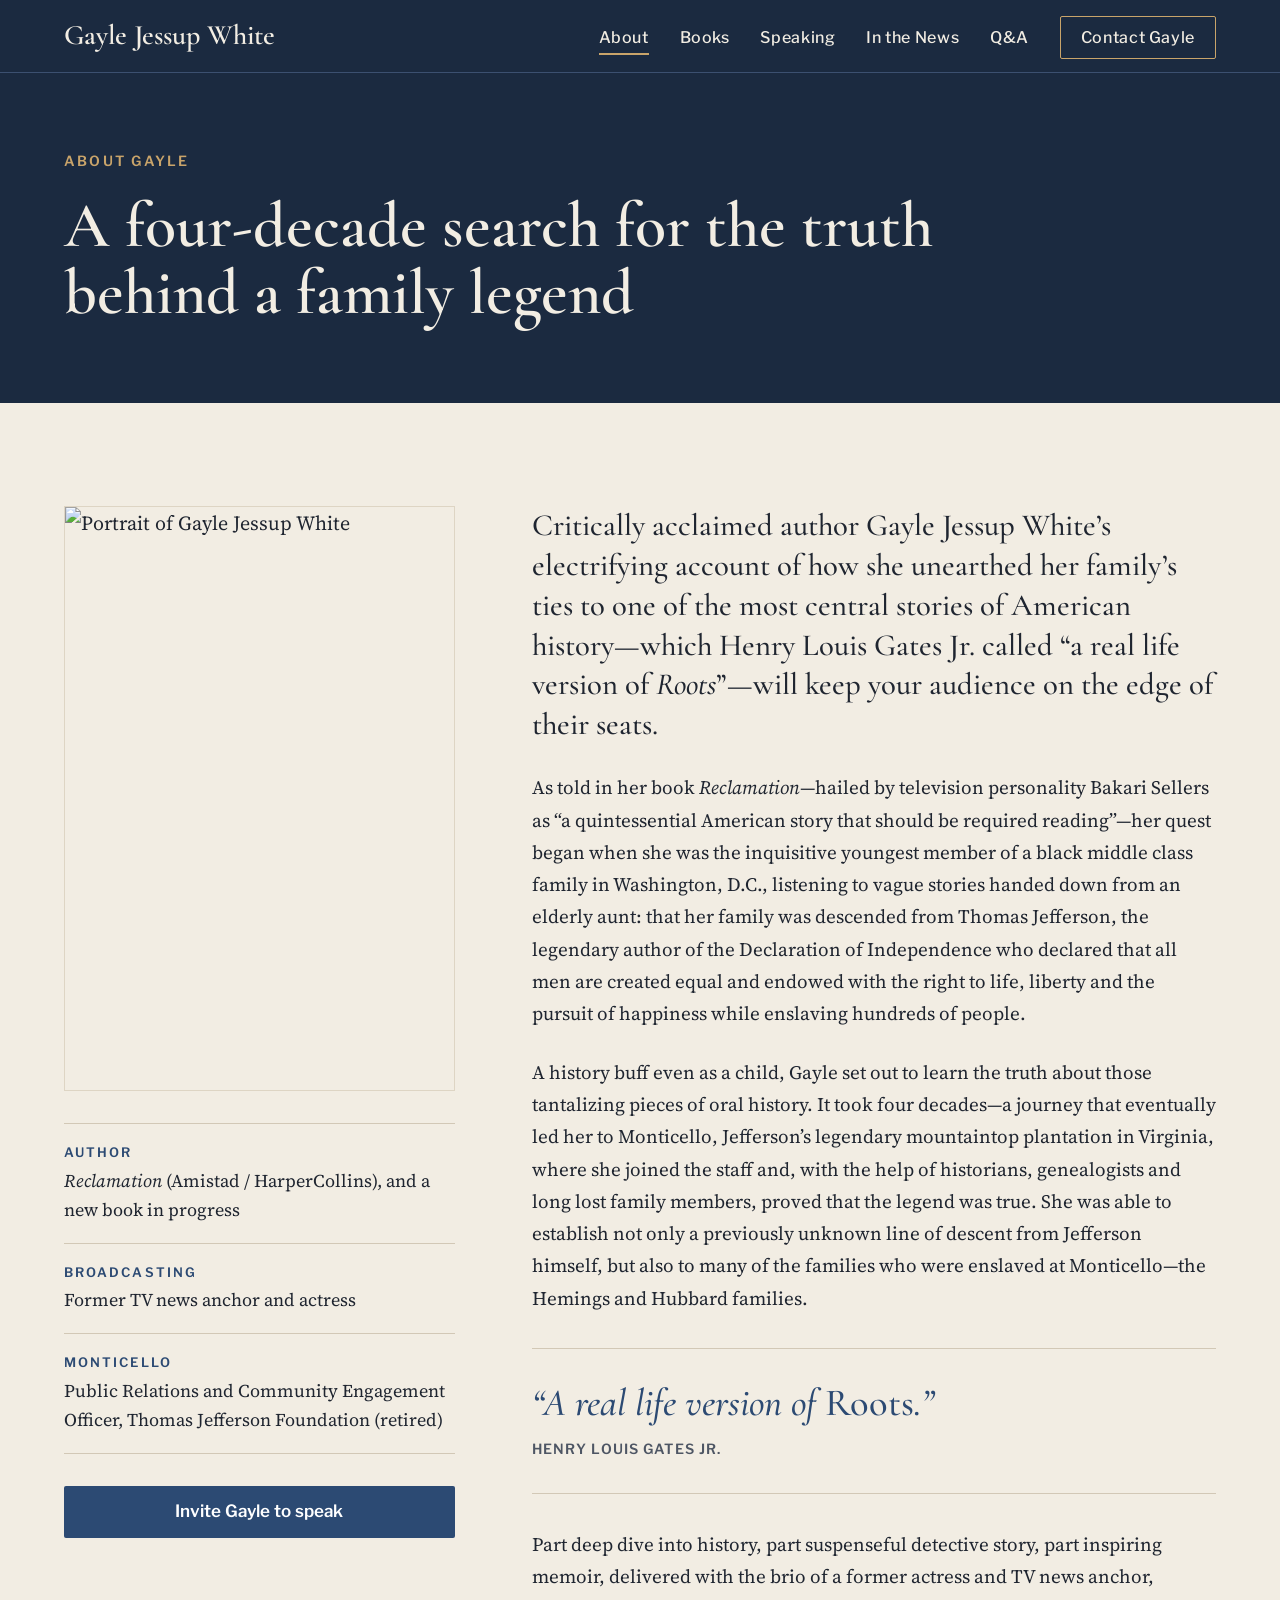
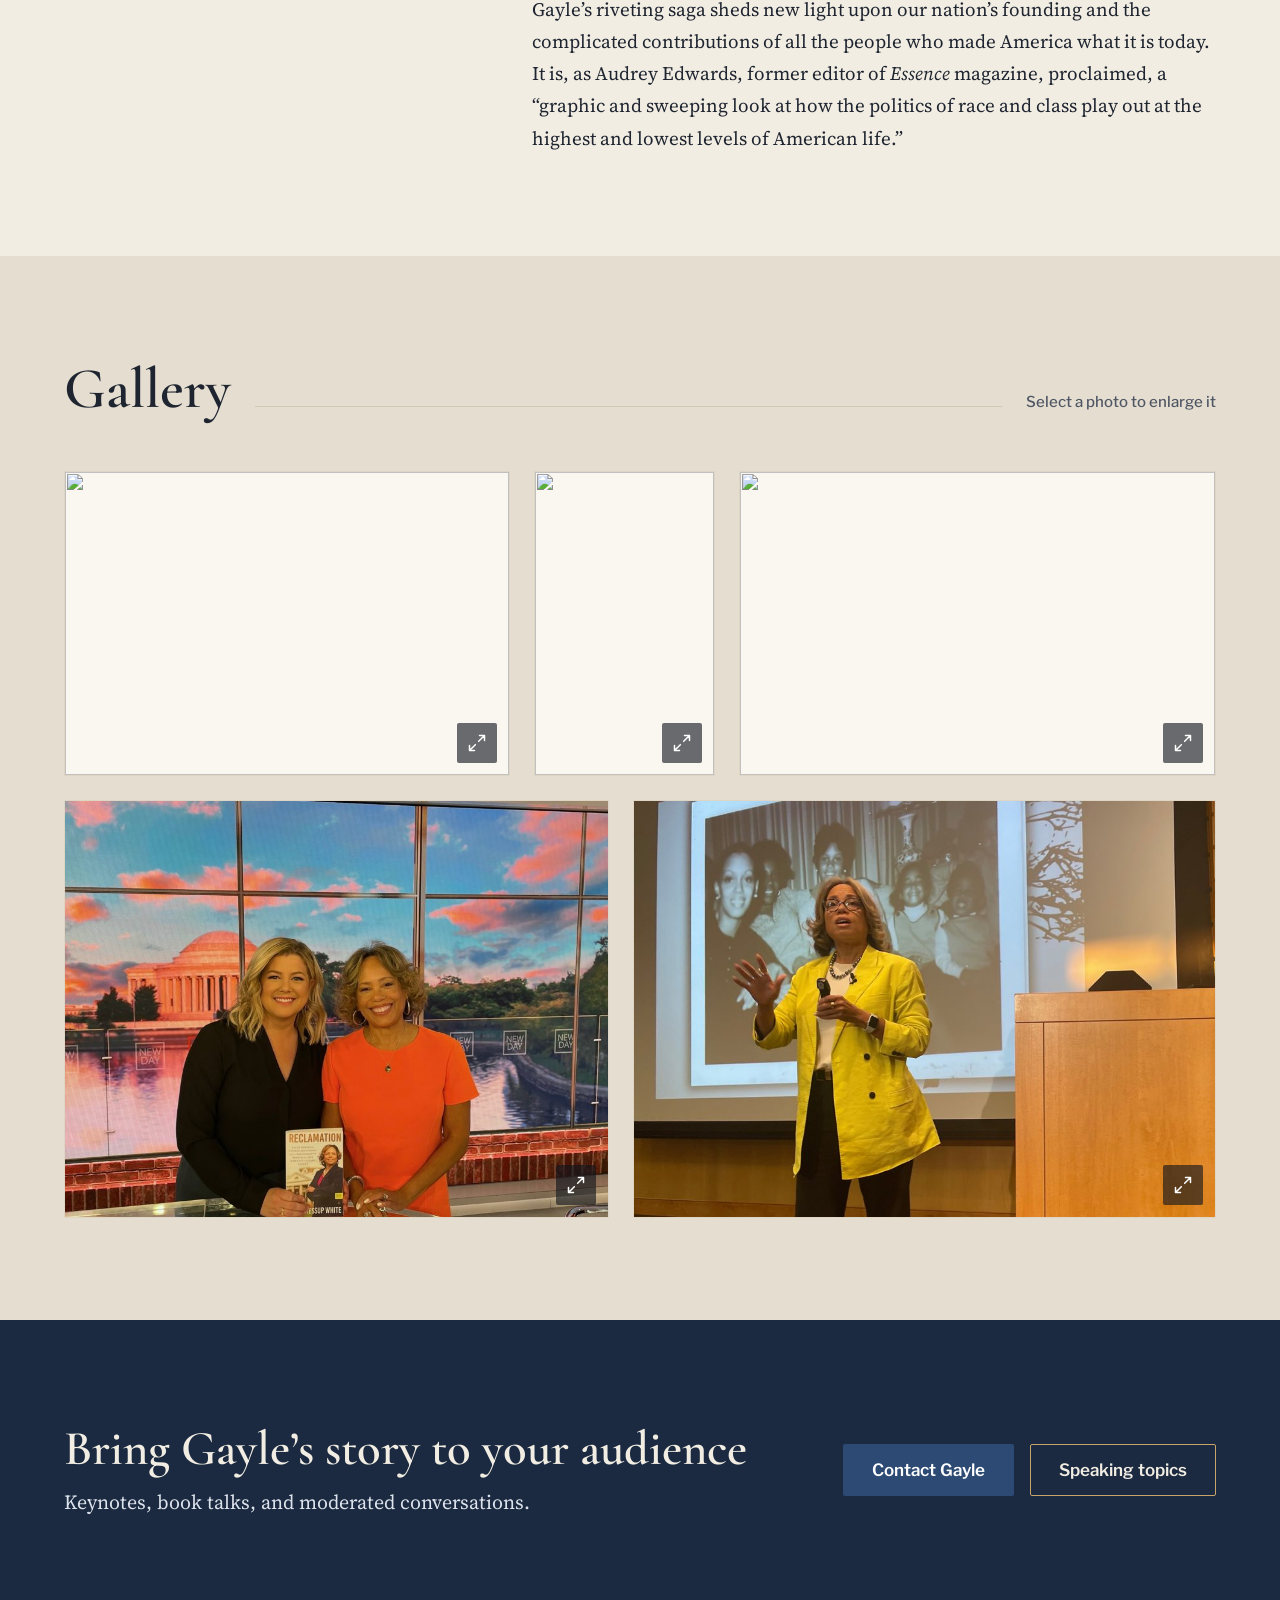
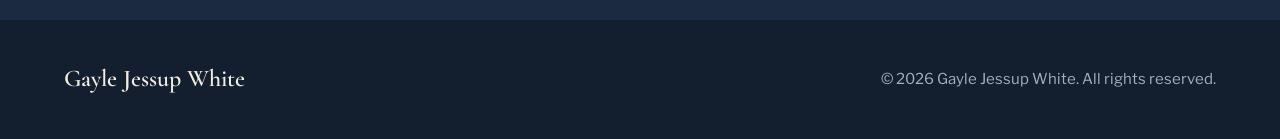
==== commit 6ee0fe48: "Add speaking photo to gallery; gallery wraps into rows; italic titles" ====
--- a/about.html
+++ b/about.html
@@ -132,6 +132,16 @@
           <img src="images/gallery/photo-4.jpg" width="900" height="689" alt="" loading="lazy">
           <span class="gallery__icon" aria-hidden="true"><svg viewBox="0 0 24 24" fill="none" stroke="currentColor" stroke-width="1.8" stroke-linecap="round" stroke-linejoin="round"><path d="M15 3h6v6M9 21H3v-6M21 3l-7 7M3 21l7-7"/></svg></span>
         </button>
+        <button class="gallery__item" type="button" style="--ar: 1.3975"
+                data-full="images/gallery/photo-5-large.jpg"
+                data-title="Gayle speaking at an event for *Reclamation*"
+                data-caption=""
+                data-credit=""
+                data-alt="Gayle Jessup White speaking on stage in front of a projected family photograph"
+                aria-label="Enlarge photo: Gayle speaking at an event for Reclamation">
+          <img src="images/gallery/photo-5.jpg" width="900" height="644" alt="" loading="lazy">
+          <span class="gallery__icon" aria-hidden="true"><svg viewBox="0 0 24 24" fill="none" stroke="currentColor" stroke-width="1.8" stroke-linecap="round" stroke-linejoin="round"><path d="M15 3h6v6M9 21H3v-6M21 3l-7 7M3 21l7-7"/></svg></span>
+        </button>
       </div>
     </div>
   </section>
--- a/css/styles.css
+++ b/css/styles.css
@@ -364,9 +364,9 @@
 }
 
 /* ---------- Gallery ---------- */
-.gallery { display: flex; gap: 24px; }
+.gallery { display: flex; flex-wrap: wrap; gap: 24px; }
 .gallery__item {
-  position: relative; flex: var(--ar) 1 0; min-width: 0; padding: 0;
+  position: relative; flex: var(--ar) 1 calc(var(--ar) * 300px); min-width: 0; padding: 0;
   background: var(--card); border: 1px solid var(--card-line); cursor: zoom-in; overflow: hidden;
 }
 .gallery__item img { width: 100%; height: 100%; object-fit: cover; transition: transform .3s; }
